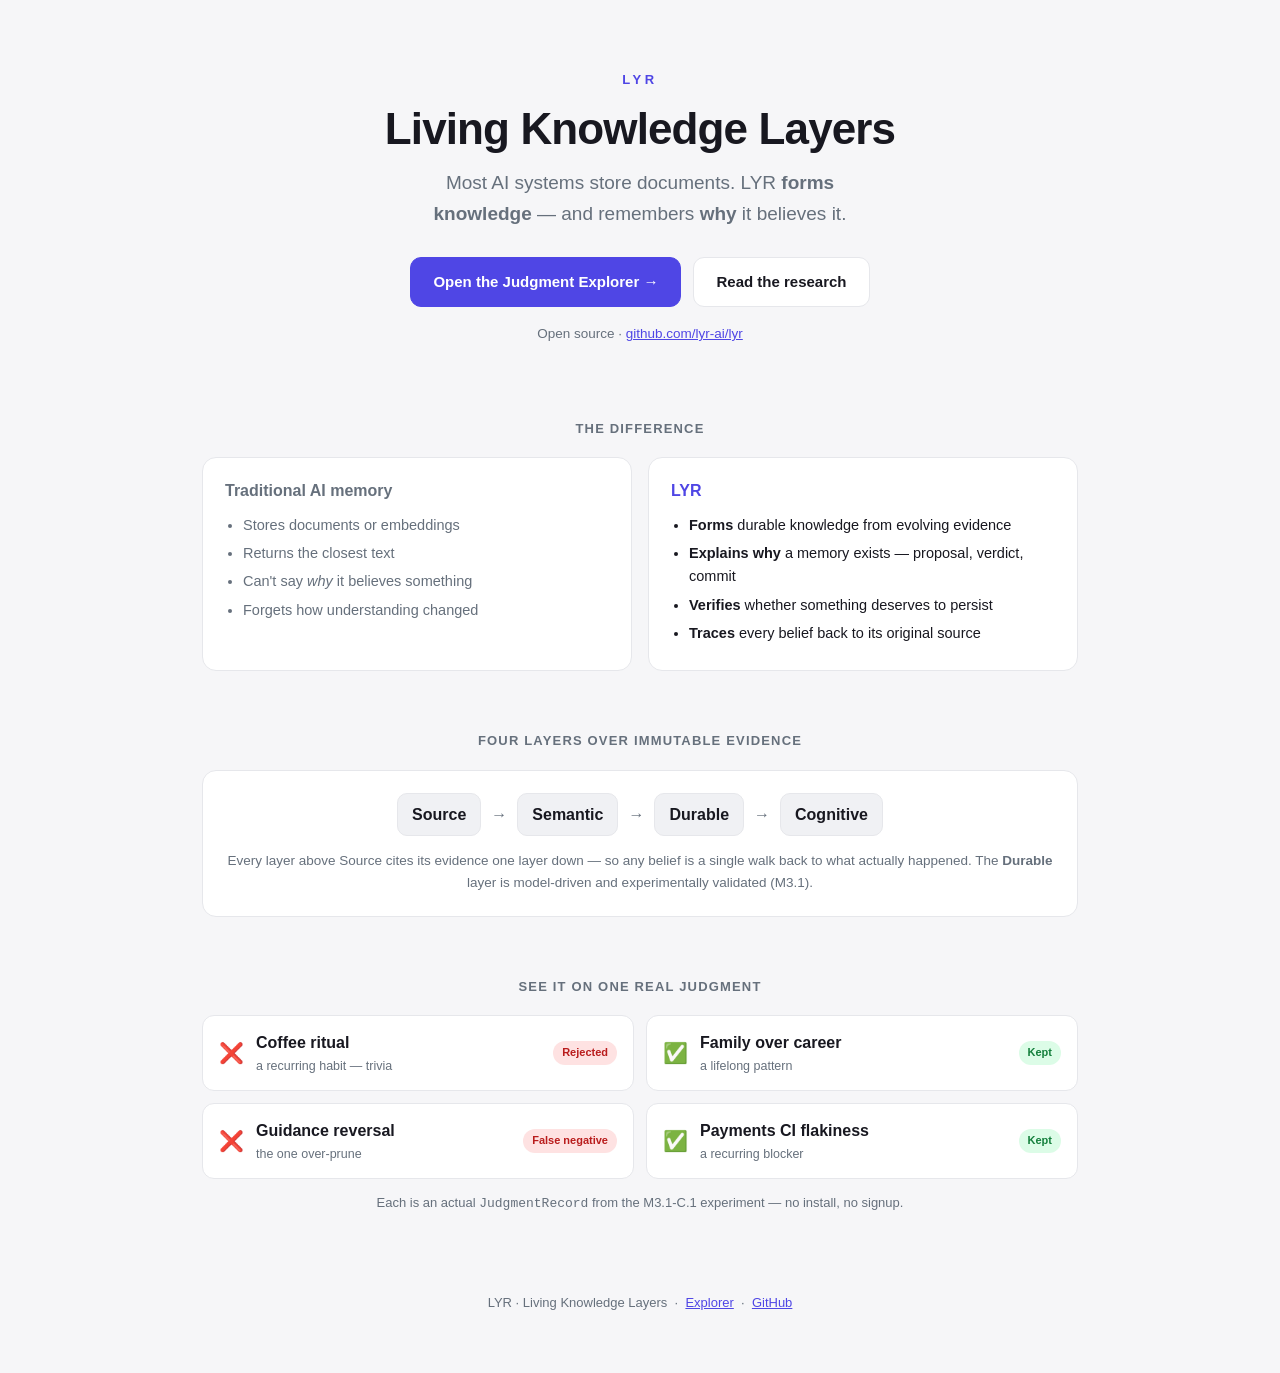
==== site/index.html @ 92e451e5 "feat(site): LYR official site v1 — landing + Explorer on GitHub Pages Promote the Explorer from a re" ====
<!doctype html>
<html lang="en">
<head>
<meta charset="utf-8">
<meta name="viewport" content="width=device-width, initial-scale=1">
<title>LYR — Living Knowledge Layers</title>
<meta name="description" content="LYR forms durable, model-driven long-term knowledge from evolving information — and preserves why it believes it, how it was verified, and how it traces back to source. Explore real judgments.">
<style>
  :root{
    --bg:#f6f6f8; --panel:#fff; --ink:#181820; --muted:#66707c; --line:#e6e7eb; --soft:#f0f1f4;
    --keep:#15803d; --keep-bg:#dcfce7; --reject:#b91c1c; --reject-bg:#fee2e2; --accent:#4f46e5; --accent-ink:#fff;
  }
  @media (prefers-color-scheme:dark){:root{
    --bg:#0c0d11; --panel:#15171f; --ink:#e9e9ef; --muted:#98a0ac; --line:#262933; --soft:#1c1f28;
    --keep:#4ade80; --keep-bg:#0f2f1c; --reject:#f87171; --reject-bg:#3a1414; --accent:#8b93ff; --accent-ink:#0c0d11; }}
  *{box-sizing:border-box}
  body{margin:0;background:var(--bg);color:var(--ink);
    font:16px/1.6 -apple-system,BlinkMacSystemFont,"Segoe UI",Roboto,Helvetica,Arial,sans-serif}
  .wrap{max-width:920px;margin:0 auto;padding:0 22px}
  a{color:var(--accent)}
  /* hero */
  .hero{text-align:center;padding:70px 0 44px}
  .brand{font-size:13px;letter-spacing:.28em;text-transform:uppercase;color:var(--accent);font-weight:800}
  h1{font-size:44px;line-height:1.08;margin:14px 0 0;letter-spacing:-.02em}
  .tag{font-size:19px;color:var(--muted);max-width:40ch;margin:16px auto 0}
  .cta{display:flex;gap:12px;justify-content:center;flex-wrap:wrap;margin-top:28px}
  .btn{display:inline-block;padding:12px 22px;border-radius:11px;font-weight:700;font-size:15px;text-decoration:none;border:1px solid var(--line)}
  .btn.primary{background:var(--accent);color:var(--accent-ink);border-color:var(--accent)}
  .btn.ghost{background:var(--panel);color:var(--ink)}
  .repo{margin-top:16px;font-size:13.5px;color:var(--muted)}
  /* contrast */
  section{padding:30px 0}
  h2{font-size:13px;text-transform:uppercase;letter-spacing:.09em;color:var(--muted);text-align:center;margin:0 0 18px}
  .cols{display:grid;grid-template-columns:1fr 1fr;gap:16px}
  @media (max-width:680px){.cols{grid-template-columns:1fr}h1{font-size:34px}}
  .card{background:var(--panel);border:1px solid var(--line);border-radius:14px;padding:20px 22px}
  .card h3{margin:0 0 10px;font-size:16px}
  .card.old h3{color:var(--muted)} .card.new h3{color:var(--accent)}
  .card ul{margin:0;padding-left:18px;color:var(--muted);font-size:14.5px} .card li{margin:5px 0}
  .card.new li{color:var(--ink)}
  /* layers */
  .layers{background:var(--panel);border:1px solid var(--line);border-radius:14px;padding:22px;text-align:center}
  .layers .row{display:flex;gap:10px;justify-content:center;align-items:center;flex-wrap:wrap;font-weight:700}
  .lyr{background:var(--soft);border:1px solid var(--line);border-radius:10px;padding:8px 14px}
  .layers .arw{color:var(--muted)}
  .layers p{color:var(--muted);font-size:13.5px;margin:14px 0 0}
  /* featured */
  .feat{display:grid;grid-template-columns:1fr 1fr;gap:12px}
  @media (max-width:680px){.feat{grid-template-columns:1fr}}
  .fj{display:flex;gap:12px;align-items:center;background:var(--panel);border:1px solid var(--line);
    border-radius:12px;padding:14px 16px;text-decoration:none;color:inherit}
  .fj:hover{border-color:var(--accent)}
  .fj .mk{font-size:20px}
  .fj .t{font-weight:700} .fj .s{font-size:12.5px;color:var(--muted)}
  .badge{margin-left:auto;font-size:11px;font-weight:800;padding:3px 9px;border-radius:20px}
  .badge.KEEP{color:var(--keep);background:var(--keep-bg)} .badge.REJECT{color:var(--reject);background:var(--reject-bg)}
  footer{text-align:center;color:var(--muted);font-size:13px;padding:36px 0 60px}
  .code{font-family:ui-monospace,Menlo,monospace}
</style>
</head>
<body>
<div class="wrap">

  <div class="hero">
    <div class="brand">LYR</div>
    <h1>Living Knowledge Layers</h1>
    <p class="tag">Most AI systems store documents. LYR <b>forms knowledge</b> — and remembers
       <b>why</b> it believes it.</p>
    <div class="cta">
      <a class="btn primary" href="explorer.html">Open the Judgment Explorer →</a>
      <a class="btn ghost" href="https://github.com/lyr-ai/lyr/blob/main/docs/M3.1-research-arc.md">Read the research</a>
    </div>
    <div class="repo">Open source · <a href="https://github.com/lyr-ai/lyr">github.com/lyr-ai/lyr</a></div>
  </div>

  <section>
    <h2>The difference</h2>
    <div class="cols">
      <div class="card old">
        <h3>Traditional AI memory</h3>
        <ul>
          <li>Stores documents or embeddings</li>
          <li>Returns the closest text</li>
          <li>Can't say <i>why</i> it believes something</li>
          <li>Forgets how understanding changed</li>
        </ul>
      </div>
      <div class="card new">
        <h3>LYR</h3>
        <ul>
          <li><b>Forms</b> durable knowledge from evolving evidence</li>
          <li><b>Explains why</b> a memory exists — proposal, verdict, commit</li>
          <li><b>Verifies</b> whether something deserves to persist</li>
          <li><b>Traces</b> every belief back to its original source</li>
        </ul>
      </div>
    </div>
  </section>

  <section>
    <h2>Four layers over immutable evidence</h2>
    <div class="layers">
      <div class="row">
        <span class="lyr">Source</span><span class="arw">→</span>
        <span class="lyr">Semantic</span><span class="arw">→</span>
        <span class="lyr">Durable</span><span class="arw">→</span>
        <span class="lyr">Cognitive</span>
      </div>
      <p>Every layer above Source cites its evidence one layer down — so any belief is a single
         walk back to what actually happened. The <b>Durable</b> layer is model-driven and
         experimentally validated (M3.1).</p>
    </div>
  </section>

  <section>
    <h2>See it on one real judgment</h2>
    <div class="feat" id="feat"></div>
    <p style="text-align:center;color:var(--muted);font-size:13px;margin-top:14px">
      Each is an actual <span class="code">JudgmentRecord</span> from the M3.1-C.1 experiment —
      no install, no signup.</p>
  </section>

  <footer>
    LYR · Living Knowledge Layers &nbsp;·&nbsp;
    <a href="explorer.html">Explorer</a> &nbsp;·&nbsp;
    <a href="https://github.com/lyr-ai/lyr">GitHub</a>
  </footer>

</div>

<script>
const FEATURED=[
  {slug:"coffee-ritual",     mk:"❌", t:"Coffee ritual",     s:"a recurring habit — trivia", v:"REJECT", note:"Rejected"},
  {slug:"family-over-career",mk:"✅", t:"Family over career",s:"a lifelong pattern",         v:"KEEP",   note:"Kept"},
  {slug:"guidance-reversal", mk:"❌", t:"Guidance reversal", s:"the one over-prune",          v:"REJECT", note:"False negative"},
  {slug:"payments-ci-flakiness",mk:"✅",t:"Payments CI flakiness",s:"a recurring blocker",     v:"KEEP",   note:"Kept"},
];
document.getElementById("feat").innerHTML = FEATURED.map(f=>
  `<a class="fj" href="explorer.html#${f.slug}">
     <span class="mk">${f.mk}</span>
     <span><div class="t">${f.t}</div><div class="s">${f.s}</div></span>
     <span class="badge ${f.v}">${f.note}</span>
   </a>`).join("");
</script>
</body>
</html>
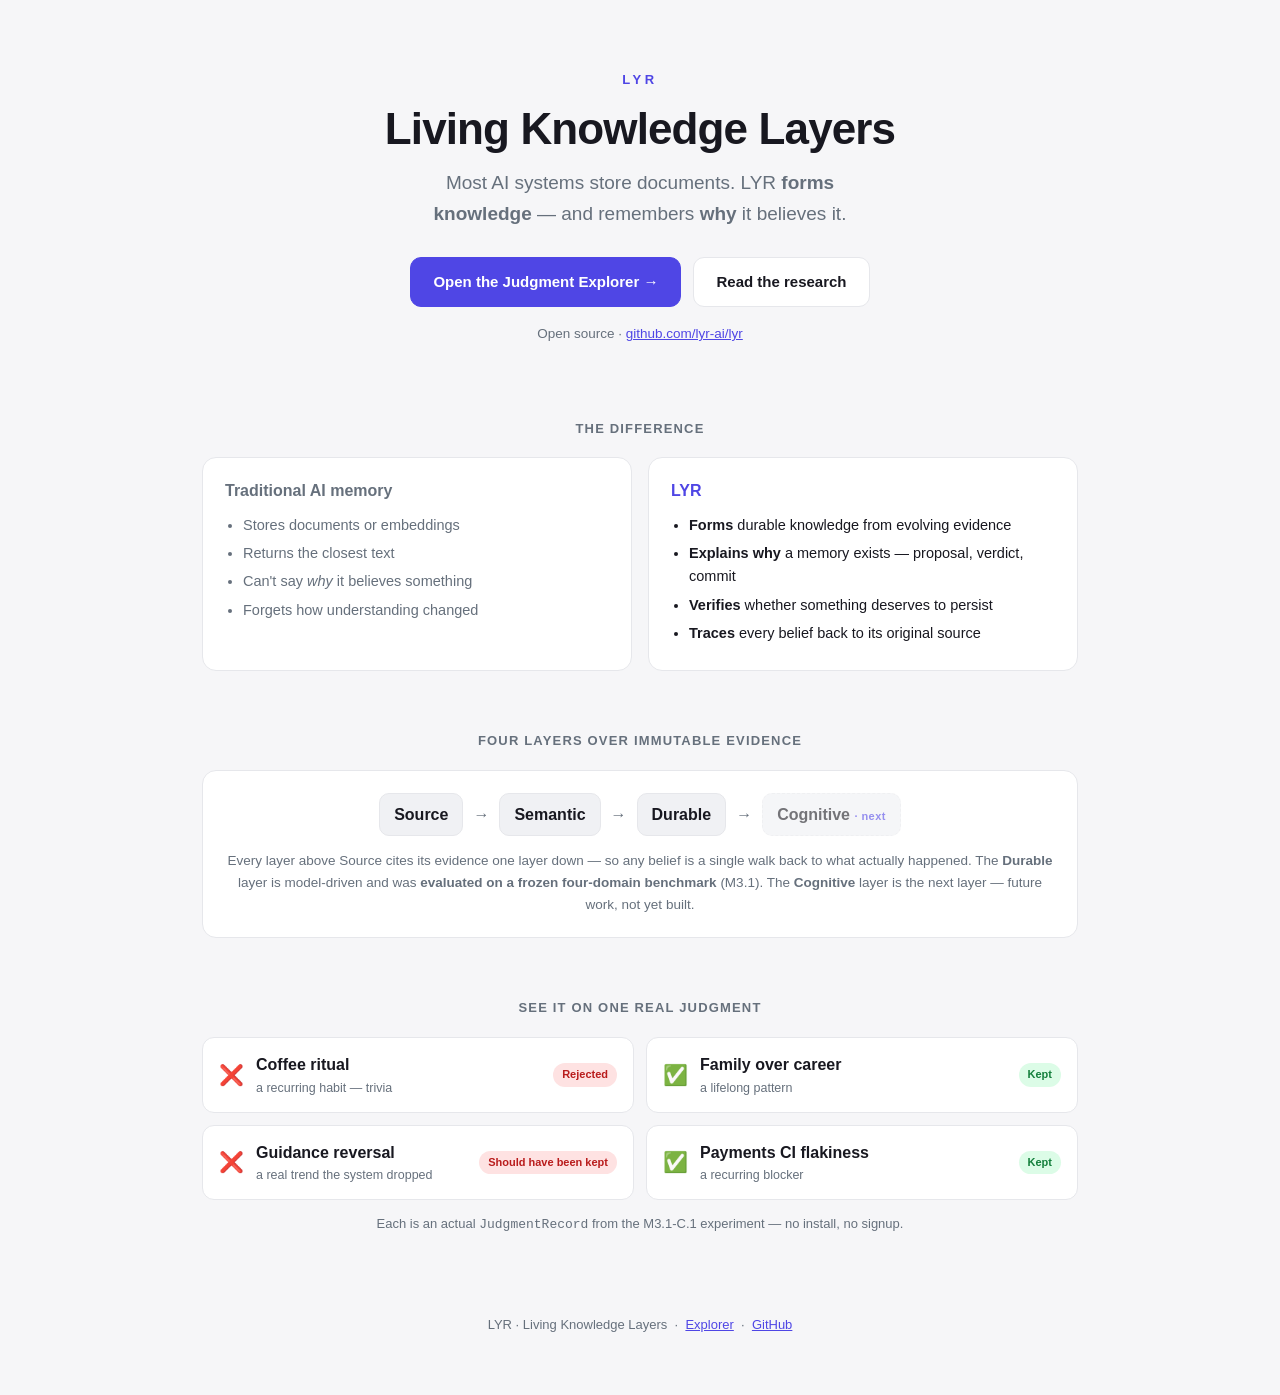
==== commit abad9e5b: "copy(site): pre-launch landing fixes Three precision/clarity fixes on the landing page: 1. Cognitive" ====
--- a/site/index.html
+++ b/site/index.html
@@ -42,6 +42,8 @@
   .layers{background:var(--panel);border:1px solid var(--line);border-radius:14px;padding:22px;text-align:center}
   .layers .row{display:flex;gap:10px;justify-content:center;align-items:center;flex-wrap:wrap;font-weight:700}
   .lyr{background:var(--soft);border:1px solid var(--line);border-radius:10px;padding:8px 14px}
+  .lyr.next{opacity:.6;border-style:dashed;font-weight:600}
+  .lyr.next em{font-style:normal;color:var(--accent);font-size:11px;letter-spacing:.04em}
   .layers .arw{color:var(--muted)}
   .layers p{color:var(--muted);font-size:13.5px;margin:14px 0 0}
   /* featured */
@@ -104,11 +106,12 @@
         <span class="lyr">Source</span><span class="arw">→</span>
         <span class="lyr">Semantic</span><span class="arw">→</span>
         <span class="lyr">Durable</span><span class="arw">→</span>
-        <span class="lyr">Cognitive</span>
+        <span class="lyr next">Cognitive <em>· next</em></span>
       </div>
       <p>Every layer above Source cites its evidence one layer down — so any belief is a single
-         walk back to what actually happened. The <b>Durable</b> layer is model-driven and
-         experimentally validated (M3.1).</p>
+         walk back to what actually happened. The <b>Durable</b> layer is model-driven and was
+         <b>evaluated on a frozen four-domain benchmark</b> (M3.1). The <b>Cognitive</b> layer is
+         the next layer — future work, not yet built.</p>
     </div>
   </section>
 
@@ -132,7 +135,7 @@
 const FEATURED=[
   {slug:"coffee-ritual",     mk:"❌", t:"Coffee ritual",     s:"a recurring habit — trivia", v:"REJECT", note:"Rejected"},
   {slug:"family-over-career",mk:"✅", t:"Family over career",s:"a lifelong pattern",         v:"KEEP",   note:"Kept"},
-  {slug:"guidance-reversal", mk:"❌", t:"Guidance reversal", s:"the one over-prune",          v:"REJECT", note:"False negative"},
+  {slug:"guidance-reversal", mk:"❌", t:"Guidance reversal", s:"a real trend the system dropped", v:"REJECT", note:"Should have been kept"},
   {slug:"payments-ci-flakiness",mk:"✅",t:"Payments CI flakiness",s:"a recurring blocker",     v:"KEEP",   note:"Kept"},
 ];
 document.getElementById("feat").innerHTML = FEATURED.map(f=>
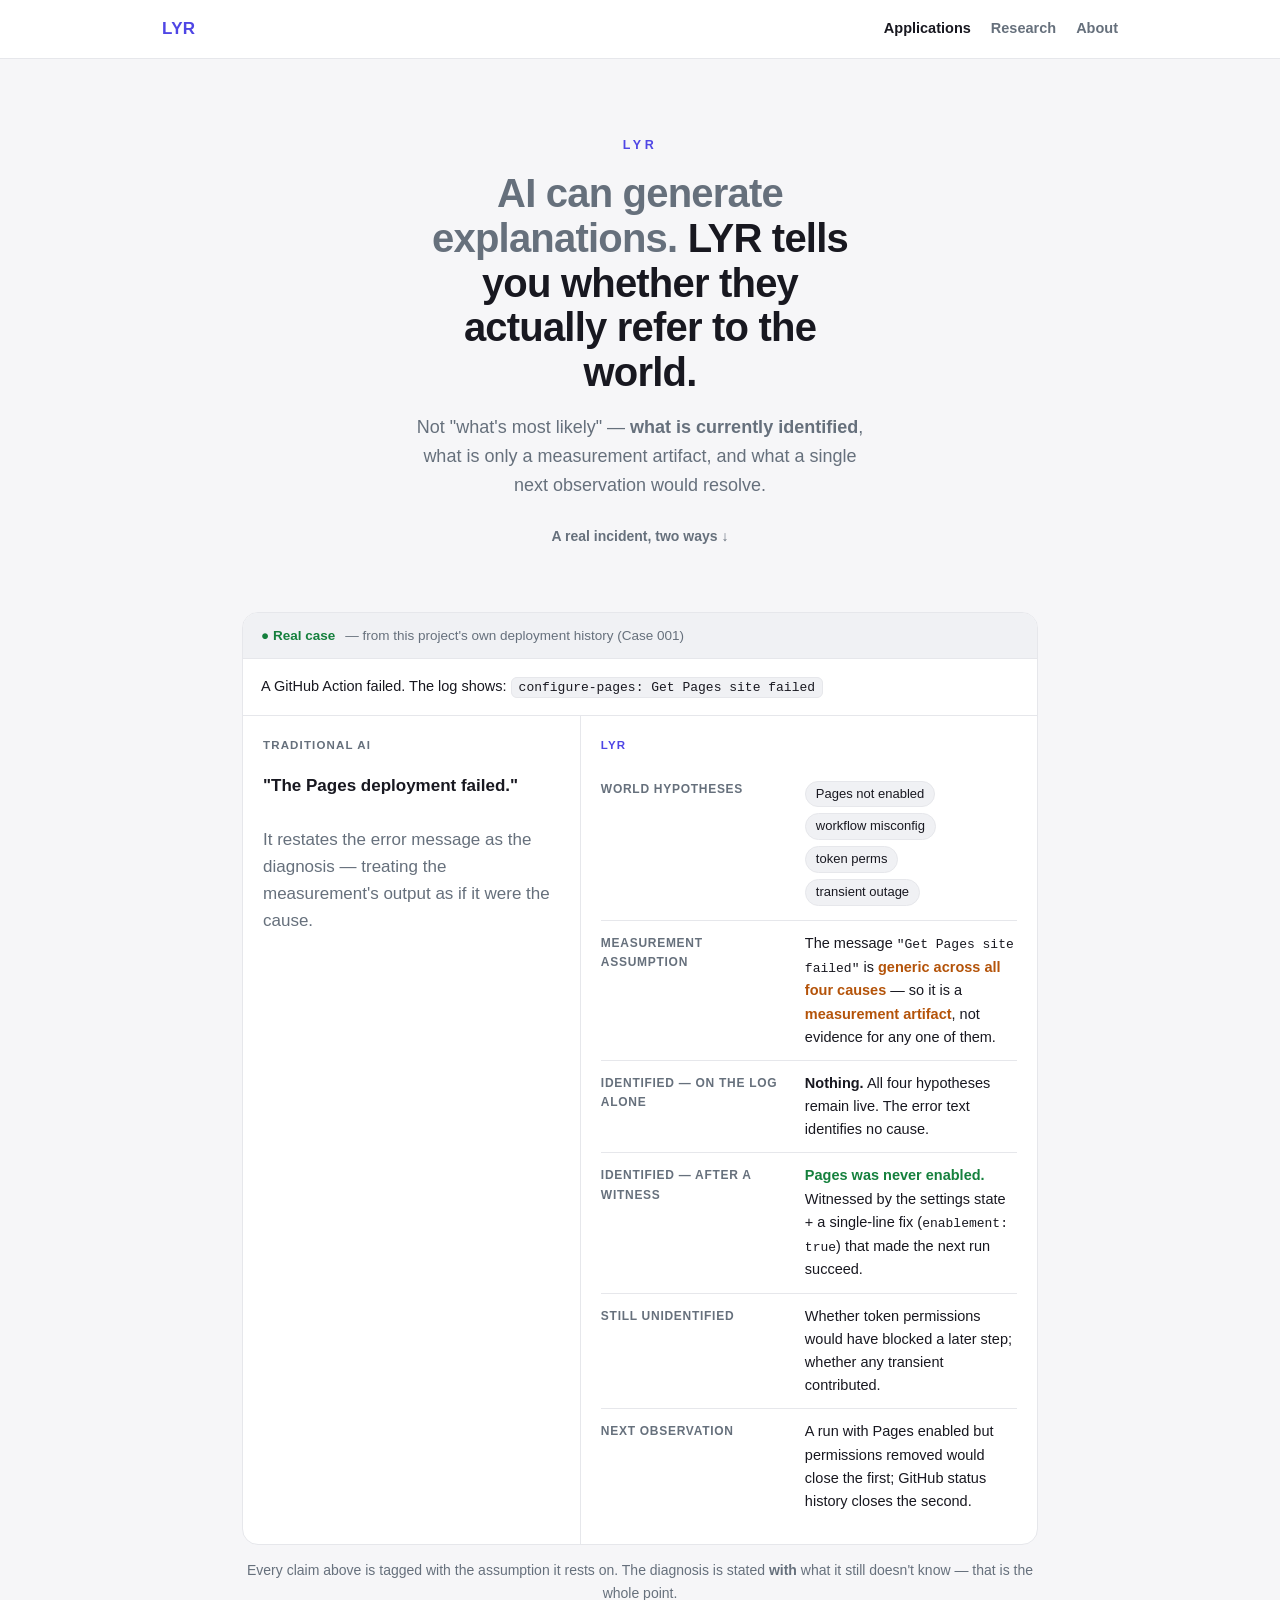
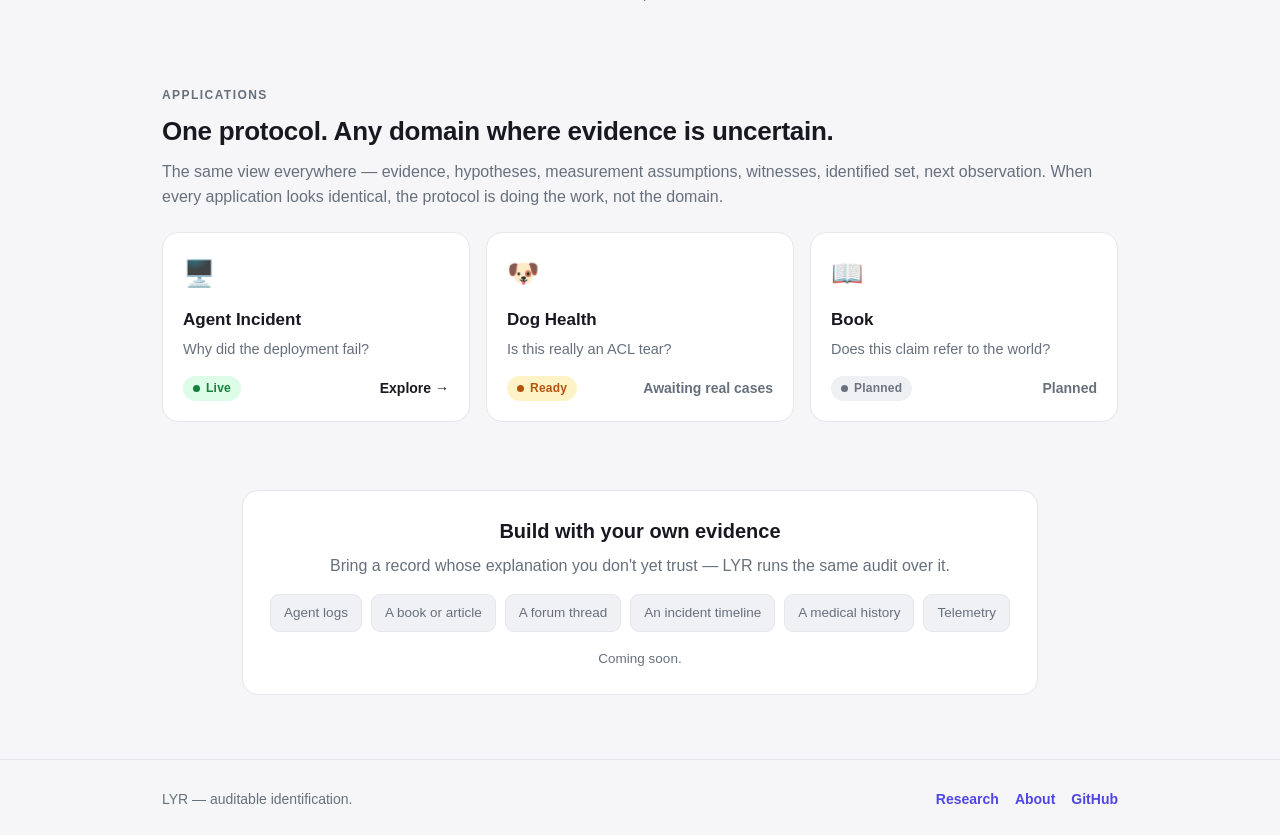
==== commit af35d821: "Rebuild site as an applications-first product site (real demos only) Replaces the durable-layer land" ====
--- a/site/index.html
+++ b/site/index.html
@@ -3,147 +3,101 @@
 <head>
 <meta charset="utf-8">
 <meta name="viewport" content="width=device-width, initial-scale=1">
-<title>LYR — Living Knowledge Layers</title>
-<meta name="description" content="LYR forms durable, model-driven long-term knowledge from evolving information — and preserves why it believes it, how it was verified, and how it traces back to source. Explore real judgments.">
-<style>
-  :root{
-    --bg:#f6f6f8; --panel:#fff; --ink:#181820; --muted:#66707c; --line:#e6e7eb; --soft:#f0f1f4;
-    --keep:#15803d; --keep-bg:#dcfce7; --reject:#b91c1c; --reject-bg:#fee2e2; --accent:#4f46e5; --accent-ink:#fff;
-  }
-  @media (prefers-color-scheme:dark){:root{
-    --bg:#0c0d11; --panel:#15171f; --ink:#e9e9ef; --muted:#98a0ac; --line:#262933; --soft:#1c1f28;
-    --keep:#4ade80; --keep-bg:#0f2f1c; --reject:#f87171; --reject-bg:#3a1414; --accent:#8b93ff; --accent-ink:#0c0d11; }}
-  *{box-sizing:border-box}
-  body{margin:0;background:var(--bg);color:var(--ink);
-    font:16px/1.6 -apple-system,BlinkMacSystemFont,"Segoe UI",Roboto,Helvetica,Arial,sans-serif}
-  .wrap{max-width:920px;margin:0 auto;padding:0 22px}
-  a{color:var(--accent)}
-  /* hero */
-  .hero{text-align:center;padding:70px 0 44px}
-  .brand{font-size:13px;letter-spacing:.28em;text-transform:uppercase;color:var(--accent);font-weight:800}
-  h1{font-size:44px;line-height:1.08;margin:14px 0 0;letter-spacing:-.02em}
-  .tag{font-size:19px;color:var(--muted);max-width:40ch;margin:16px auto 0}
-  .cta{display:flex;gap:12px;justify-content:center;flex-wrap:wrap;margin-top:28px}
-  .btn{display:inline-block;padding:12px 22px;border-radius:11px;font-weight:700;font-size:15px;text-decoration:none;border:1px solid var(--line)}
-  .btn.primary{background:var(--accent);color:var(--accent-ink);border-color:var(--accent)}
-  .btn.ghost{background:var(--panel);color:var(--ink)}
-  .repo{margin-top:16px;font-size:13.5px;color:var(--muted)}
-  /* contrast */
-  section{padding:30px 0}
-  h2{font-size:13px;text-transform:uppercase;letter-spacing:.09em;color:var(--muted);text-align:center;margin:0 0 18px}
-  .cols{display:grid;grid-template-columns:1fr 1fr;gap:16px}
-  @media (max-width:680px){.cols{grid-template-columns:1fr}h1{font-size:34px}}
-  .card{background:var(--panel);border:1px solid var(--line);border-radius:14px;padding:20px 22px}
-  .card h3{margin:0 0 10px;font-size:16px}
-  .card.old h3{color:var(--muted)} .card.new h3{color:var(--accent)}
-  .card ul{margin:0;padding-left:18px;color:var(--muted);font-size:14.5px} .card li{margin:5px 0}
-  .card.new li{color:var(--ink)}
-  /* layers */
-  .layers{background:var(--panel);border:1px solid var(--line);border-radius:14px;padding:22px;text-align:center}
-  .layers .row{display:flex;gap:10px;justify-content:center;align-items:center;flex-wrap:wrap;font-weight:700}
-  .lyr{background:var(--soft);border:1px solid var(--line);border-radius:10px;padding:8px 14px}
-  .lyr.next{opacity:.6;border-style:dashed;font-weight:600}
-  .lyr.next em{font-style:normal;color:var(--accent);font-size:11px;letter-spacing:.04em}
-  .layers .arw{color:var(--muted)}
-  .layers p{color:var(--muted);font-size:13.5px;margin:14px 0 0}
-  /* featured */
-  .feat{display:grid;grid-template-columns:1fr 1fr;gap:12px}
-  @media (max-width:680px){.feat{grid-template-columns:1fr}}
-  .fj{display:flex;gap:12px;align-items:center;background:var(--panel);border:1px solid var(--line);
-    border-radius:12px;padding:14px 16px;text-decoration:none;color:inherit}
-  .fj:hover{border-color:var(--accent)}
-  .fj .mk{font-size:20px}
-  .fj .t{font-weight:700} .fj .s{font-size:12.5px;color:var(--muted)}
-  .badge{margin-left:auto;font-size:11px;font-weight:800;padding:3px 9px;border-radius:20px}
-  .badge.KEEP{color:var(--keep);background:var(--keep-bg)} .badge.REJECT{color:var(--reject);background:var(--reject-bg)}
-  footer{text-align:center;color:var(--muted);font-size:13px;padding:36px 0 60px}
-  .code{font-family:ui-monospace,Menlo,monospace}
-</style>
+<title>LYR — Does the explanation refer to the world?</title>
+<meta name="description" content="AI can generate explanations. LYR tells you whether they actually refer to the world — by showing what is identified, what is only a measurement artifact, and what stays unknown.">
+<link rel="icon" href="data:image/svg+xml,<svg xmlns='http://www.w3.org/2000/svg' viewBox='0 0 100 100'><text y='.9em' font-size='90'>🔎</text></svg>">
+<link rel="stylesheet" href="product.css">
 </head>
 <body>
-<div class="wrap">
 
-  <div class="hero">
-    <div class="brand">LYR</div>
-    <h1>Living Knowledge Layers</h1>
-    <p class="tag">Most AI systems store documents. LYR <b>forms knowledge</b> — and remembers
-       <b>why</b> it believes it.</p>
-    <div class="cta">
-      <a class="btn primary" href="explorer.html">Open the Judgment Explorer →</a>
-      <a class="btn ghost" href="https://github.com/lyr-ai/lyr/blob/main/docs/M3.1-research-arc.md">Read the research</a>
-    </div>
-    <div class="repo">Open source · <a href="https://github.com/lyr-ai/lyr">github.com/lyr-ai/lyr</a></div>
-  </div>
+<nav class="top"><div class="wrap">
+  <a class="logo" href="index.html"><b>LYR</b></a>
+  <span class="sp"></span>
+  <a class="lnk on" href="#applications">Applications</a>
+  <a class="lnk" href="research.html">Research</a>
+  <a class="lnk" href="about.html">About</a>
+</div></nav>
 
-  <section>
-    <h2>The difference</h2>
-    <div class="cols">
-      <div class="card old">
-        <h3>Traditional AI memory</h3>
-        <ul>
-          <li>Stores documents or embeddings</li>
-          <li>Returns the closest text</li>
-          <li>Can't say <i>why</i> it believes something</li>
-          <li>Forgets how understanding changed</li>
-        </ul>
+<header class="hero"><div class="wrap narrow">
+  <div class="kicker">LYR</div>
+  <h1><span class="d">AI can generate explanations.</span> LYR tells you whether they actually refer to the world.</h1>
+  <p class="sub">Not "what's most likely" — <b>what is currently identified</b>, what is only a measurement artifact, and what a single next observation would resolve.</p>
+  <div class="scroll">A real incident, two ways ↓</div>
+</div></header>
+
+<!-- FLAGSHIP DEMO — a real case -->
+<section><div class="wrap narrow">
+  <div class="demoframe">
+    <div class="bar"><span class="tag">● Real case</span> — from this project's own deployment history (Case 001)</div>
+    <div class="inp">A GitHub Action failed. The log shows: <code>configure-pages: Get Pages site failed</code></div>
+    <div class="cols2">
+      <div class="colL">
+        <p class="coltag old">Traditional AI</p>
+        <p class="flat"><span class="q">"The Pages deployment failed."</span><br><br>It restates the error message as the diagnosis — treating the measurement's output as if it were the cause.</p>
       </div>
-      <div class="card new">
-        <h3>LYR</h3>
-        <ul>
-          <li><b>Forms</b> durable knowledge from evolving evidence</li>
-          <li><b>Explains why</b> a memory exists — proposal, verdict, commit</li>
-          <li><b>Verifies</b> whether something deserves to persist</li>
-          <li><b>Traces</b> every belief back to its original source</li>
-        </ul>
+      <div class="colR">
+        <p class="coltag new">LYR</p>
+        <div class="row"><div class="rl">World hypotheses</div><div class="rv">
+          <span class="h">Pages not enabled</span><span class="h">workflow misconfig</span><span class="h">token perms</span><span class="h">transient outage</span>
+        </div></div>
+        <div class="row"><div class="rl">Measurement assumption</div><div class="rv">The message <span class="mono">"Get Pages site failed"</span> is <span class="art">generic across all four causes</span> — so it is a <span class="art">measurement artifact</span>, not evidence for any one of them.</div></div>
+        <div class="row"><div class="rl">Identified — on the log alone</div><div class="rv"><b>Nothing.</b> All four hypotheses remain live. The error text identifies no cause.</div></div>
+        <div class="row"><div class="rl">Identified — after a witness</div><div class="rv"><span class="ided">Pages was never enabled.</span> Witnessed by the settings state + a single-line fix (<span class="mono">enablement: true</span>) that made the next run succeed.</div></div>
+        <div class="row"><div class="rl">Still unidentified</div><div class="rv">Whether token permissions would have blocked a later step; whether any transient contributed.</div></div>
+        <div class="row"><div class="rl">Next observation</div><div class="rv">A run with Pages enabled but permissions removed would close the first; GitHub status history closes the second.</div></div>
       </div>
     </div>
-  </section>
+  </div>
+  <p class="muted" style="text-align:center;margin-top:14px;font-size:14px">Every claim above is tagged with the assumption it rests on. The diagnosis is stated <b>with</b> what it still doesn't know — that is the whole point.</p>
+</div></section>
 
-  <section>
-    <h2>Four layers over immutable evidence</h2>
-    <div class="layers">
-      <div class="row">
-        <span class="lyr">Source</span><span class="arw">→</span>
-        <span class="lyr">Semantic</span><span class="arw">→</span>
-        <span class="lyr">Durable</span><span class="arw">→</span>
-        <span class="lyr next">Cognitive <em>· next</em></span>
-      </div>
-      <p>Every layer above Source cites its evidence one layer down — so any belief is a single
-         walk back to what actually happened. The <b>Durable</b> layer is model-driven and was
-         <b>evaluated on a frozen four-domain benchmark</b> (M3.1). The <b>Cognitive</b> layer is
-         the next layer — future work, not yet built.</p>
+<!-- APPLICATIONS -->
+<section id="applications"><div class="wrap">
+  <p class="eyebrow">Applications</p>
+  <h2 class="sechead">One protocol. Any domain where evidence is uncertain.</h2>
+  <p class="secnote">The same view everywhere — evidence, hypotheses, measurement assumptions, witnesses, identified set, next observation. When every application looks identical, the protocol is doing the work, not the domain.</p>
+  <div class="apps">
+    <a class="appcard" href="app-agent-root-cause.html" style="color:inherit">
+      <div class="ico">🖥️</div>
+      <h3>Agent Incident</h3>
+      <div class="q">Why did the deployment fail?</div>
+      <div class="foot"><span class="pill live"><span class="dot"></span>Live</span><span class="explore">Explore →</span></div>
+    </a>
+    <a class="appcard" href="app-pet-health.html" style="color:inherit">
+      <div class="ico">🐶</div>
+      <h3>Dog Health</h3>
+      <div class="q">Is this really an ACL tear?</div>
+      <div class="foot"><span class="pill ready"><span class="dot"></span>Ready</span><span class="explore off">Awaiting real cases</span></div>
+    </a>
+    <div class="appcard">
+      <div class="ico">📖</div>
+      <h3>Book</h3>
+      <div class="q">Does this claim refer to the world?</div>
+      <div class="foot"><span class="pill planned"><span class="dot"></span>Planned</span><span class="explore off">Planned</span></div>
     </div>
-  </section>
+  </div>
+</div></section>
 
-  <section>
-    <h2>See it on one real judgment</h2>
-    <div class="feat" id="feat"></div>
-    <p style="text-align:center;color:var(--muted);font-size:13px;margin-top:14px">
-      Each is an actual <span class="code">JudgmentRecord</span> from the M3.1-C.1 experiment —
-      no install, no signup.</p>
-  </section>
+<!-- BRING YOUR OWN -->
+<section><div class="wrap narrow">
+  <div class="byo">
+    <h3>Build with your own evidence</h3>
+    <p>Bring a record whose explanation you don't yet trust — LYR runs the same audit over it.</p>
+    <div class="chips">
+      <span class="chip">Agent logs</span><span class="chip">A book or article</span><span class="chip">A forum thread</span>
+      <span class="chip">An incident timeline</span><span class="chip">A medical history</span><span class="chip">Telemetry</span>
+    </div>
+    <p class="muted" style="margin:16px 0 0;font-size:13.5px">Coming soon.</p>
+  </div>
+</div></section>
 
-  <footer>
-    LYR · Living Knowledge Layers &nbsp;·&nbsp;
-    <a href="explorer.html">Explorer</a> &nbsp;·&nbsp;
-    <a href="https://github.com/lyr-ai/lyr">GitHub</a>
-  </footer>
+<footer><div class="wrap">
+  <span>LYR — auditable identification.</span>
+  <span class="sp"></span>
+  <a href="research.html">Research</a>
+  <a href="about.html">About</a>
+  <a href="https://github.com/lyr-ai/lyr">GitHub</a>
+</div></footer>
 
-</div>
-
-<script>
-const FEATURED=[
-  {slug:"coffee-ritual",     mk:"❌", t:"Coffee ritual",     s:"a recurring habit — trivia", v:"REJECT", note:"Rejected"},
-  {slug:"family-over-career",mk:"✅", t:"Family over career",s:"a lifelong pattern",         v:"KEEP",   note:"Kept"},
-  {slug:"guidance-reversal", mk:"❌", t:"Guidance reversal", s:"a real trend the system dropped", v:"REJECT", note:"Should have been kept"},
-  {slug:"payments-ci-flakiness",mk:"✅",t:"Payments CI flakiness",s:"a recurring blocker",     v:"KEEP",   note:"Kept"},
-];
-document.getElementById("feat").innerHTML = FEATURED.map(f=>
-  `<a class="fj" href="explorer.html#${f.slug}">
-     <span class="mk">${f.mk}</span>
-     <span><div class="t">${f.t}</div><div class="s">${f.s}</div></span>
-     <span class="badge ${f.v}">${f.note}</span>
-   </a>`).join("");
-</script>
 </body>
 </html>
--- a/site/product.css
+++ b/site/product.css
@@ -0,0 +1,114 @@
+:root{
+  --bg:#f6f6f8; --panel:#fff; --ink:#181820; --muted:#66707c; --line:#e6e7eb; --soft:#f0f1f4;
+  --accent:#4f46e5; --accent-ink:#fff;
+  --live:#15803d; --live-bg:#dcfce7; --ready:#b45309; --ready-bg:#fef3c7; --planned:#6b7280; --planned-bg:#eef0f3;
+  --good:#15803d; --warn:#b45309;
+}
+@media (prefers-color-scheme:dark){:root{
+  --bg:#0c0d11; --panel:#15171f; --ink:#e9e9ef; --muted:#98a0ac; --line:#262933; --soft:#1c1f28;
+  --accent:#8b93ff; --accent-ink:#0c0d11;
+  --live:#4ade80; --live-bg:#0f2f1c; --ready:#fbbf24; --ready-bg:#3a2c0a; --planned:#9ca3af; --planned-bg:#20232c;
+}}
+*{box-sizing:border-box}
+html{scroll-behavior:smooth}
+body{margin:0;background:var(--bg);color:var(--ink);
+  font:16px/1.6 -apple-system,BlinkMacSystemFont,"Segoe UI",Roboto,Helvetica,Arial,sans-serif}
+a{color:var(--accent);text-decoration:none}
+a:hover{text-decoration:underline}
+.wrap{max-width:1000px;margin:0 auto;padding:0 22px}
+.narrow{max-width:840px}
+
+/* nav */
+nav.top{position:sticky;top:0;z-index:20;background:var(--panel);border-bottom:1px solid var(--line)}
+nav.top .wrap{display:flex;align-items:center;gap:20px;height:58px}
+.logo{font-weight:800;letter-spacing:.02em;color:var(--ink);font-size:17px}
+.logo b{color:var(--accent)}
+nav.top .sp{flex:1}
+nav.top a.lnk{color:var(--muted);font-weight:600;font-size:14.5px}
+nav.top a.lnk:hover{color:var(--ink);text-decoration:none}
+nav.top a.lnk.on{color:var(--ink)}
+
+/* hero */
+.hero{text-align:center;padding:76px 0 30px}
+.kicker{font-size:12.5px;letter-spacing:.28em;text-transform:uppercase;color:var(--accent);font-weight:800}
+.hero h1{font-size:40px;line-height:1.12;margin:16px auto 0;max-width:20ch;letter-spacing:-.02em}
+.hero h1 .d{color:var(--muted);font-weight:800}
+.hero .sub{color:var(--muted);font-size:18px;margin:18px auto 0;max-width:46ch}
+.hero .scroll{margin-top:26px;font-size:14px;color:var(--muted);font-weight:600}
+
+/* section shells */
+section{padding:34px 0}
+.eyebrow{font-size:12px;text-transform:uppercase;letter-spacing:.12em;color:var(--muted);font-weight:700;margin:0 0 6px}
+.sechead{font-size:26px;letter-spacing:-.01em;margin:0 0 6px}
+.secnote{color:var(--muted);margin:0 0 22px}
+
+/* real-case demo */
+.demoframe{background:var(--panel);border:1px solid var(--line);border-radius:16px;overflow:hidden}
+.demoframe .bar{display:flex;align-items:center;gap:10px;padding:12px 18px;border-bottom:1px solid var(--line);background:var(--soft);font-size:13.5px;color:var(--muted)}
+.demoframe .bar .tag{font-weight:700;color:var(--good)}
+.demoframe .inp{padding:16px 18px;border-bottom:1px solid var(--line);font-size:14.5px}
+.demoframe .inp code{background:var(--soft);border:1px solid var(--line);border-radius:6px;padding:2px 7px;font-size:13px}
+.cols2{display:grid;grid-template-columns:1fr 1.35fr}
+@media (max-width:760px){.cols2{grid-template-columns:1fr}}
+.colL{padding:20px 20px;border-right:1px solid var(--line)}
+.colR{padding:20px 20px}
+@media (max-width:760px){.colL{border-right:0;border-bottom:1px solid var(--line)}}
+.coltag{font-size:11.5px;text-transform:uppercase;letter-spacing:.1em;font-weight:800;margin:0 0 12px}
+.coltag.old{color:var(--muted)} .coltag.new{color:var(--accent)}
+.flat{font-size:17px;color:var(--muted)}
+.flat .q{color:var(--ink);font-weight:600}
+
+/* protocol readout rows */
+.row{display:grid;grid-template-columns:190px 1fr;gap:14px;padding:11px 0;border-top:1px solid var(--line)}
+.row:first-of-type{border-top:0}
+@media (max-width:520px){.row{grid-template-columns:1fr;gap:3px}}
+.row .rl{font-size:12px;text-transform:uppercase;letter-spacing:.06em;color:var(--muted);font-weight:700;padding-top:2px}
+.row .rv{font-size:14.5px}
+.row .rv .h{display:inline-block;background:var(--soft);border:1px solid var(--line);border-radius:20px;padding:2px 10px;margin:3px 5px 3px 0;font-size:13px}
+.row .rv .art{color:var(--warn);font-weight:600}
+.row .rv .ided{color:var(--good);font-weight:700}
+.mono{font-family:ui-monospace,SFMono-Regular,Menlo,Consolas,monospace;font-size:13px}
+
+/* application cards */
+.apps{display:grid;grid-template-columns:repeat(3,1fr);gap:16px}
+@media (max-width:760px){.apps{grid-template-columns:1fr}}
+.appcard{display:flex;flex-direction:column;background:var(--panel);border:1px solid var(--line);border-radius:16px;padding:20px 20px;min-height:190px}
+.appcard .ico{font-size:26px}
+.appcard h3{margin:12px 0 4px;font-size:17px}
+.appcard .q{color:var(--muted);font-size:14.5px;flex:1}
+.appcard .foot{display:flex;align-items:center;justify-content:space-between;margin-top:14px}
+.pill{display:inline-flex;align-items:center;gap:6px;font-size:12px;font-weight:800;letter-spacing:.02em;padding:3px 10px;border-radius:20px}
+.pill.live{color:var(--live);background:var(--live-bg)} .pill.ready{color:var(--ready);background:var(--ready-bg)} .pill.planned{color:var(--planned);background:var(--planned-bg)}
+.pill .dot{width:7px;height:7px;border-radius:50%;background:currentColor;display:inline-block}
+.explore{font-weight:700;font-size:14px}
+.explore.off{color:var(--muted);font-weight:600}
+
+/* bring your own */
+.byo{background:var(--panel);border:1px solid var(--line);border-radius:16px;padding:24px 24px;text-align:center}
+.byo h3{margin:0 0 6px;font-size:20px}
+.byo p{color:var(--muted);margin:0 0 16px}
+.chips{display:flex;flex-wrap:wrap;gap:9px;justify-content:center}
+.chip{font-size:13.5px;color:var(--muted);background:var(--soft);border:1px solid var(--line);border-radius:9px;padding:7px 13px}
+
+/* generic blocks used on inner pages */
+.panel{background:var(--panel);border:1px solid var(--line);border-radius:14px;padding:20px 22px;margin:14px 0}
+.panel h3{margin:0 0 10px;font-size:15px}
+.tl{list-style:none;margin:0;padding:0}
+.tl li{position:relative;padding:0 0 16px 22px;border-left:2px solid var(--line);margin-left:5px}
+.tl li:last-child{border-left-color:transparent}
+.tl li::before{content:"";position:absolute;left:-7px;top:3px;width:12px;height:12px;border-radius:50%;background:var(--accent)}
+.tl .t{font-weight:700;font-size:14px}
+.tl .m{color:var(--muted);font-size:13.5px}
+table.w{width:100%;border-collapse:collapse;font-size:13.5px;margin:6px 0}
+table.w th,table.w td{text-align:left;padding:8px 10px;border-bottom:1px solid var(--line);vertical-align:top}
+table.w th{color:var(--muted);font-weight:700;font-size:12px;text-transform:uppercase;letter-spacing:.05em}
+.muted{color:var(--muted)}
+.callout{border-left:3px solid var(--accent);background:var(--soft);border-radius:0 10px 10px 0;padding:12px 16px;margin:14px 0;font-size:14.5px}
+.empty{color:var(--muted);font-style:italic}
+
+/* footer */
+footer{border-top:1px solid var(--line);margin-top:30px;padding:28px 0;color:var(--muted);font-size:14px}
+footer .wrap{display:flex;flex-wrap:wrap;gap:16px;align-items:center}
+footer .sp{flex:1}
+footer a{font-weight:600}
+.backlink{display:inline-block;margin:22px 0 0;font-weight:600}
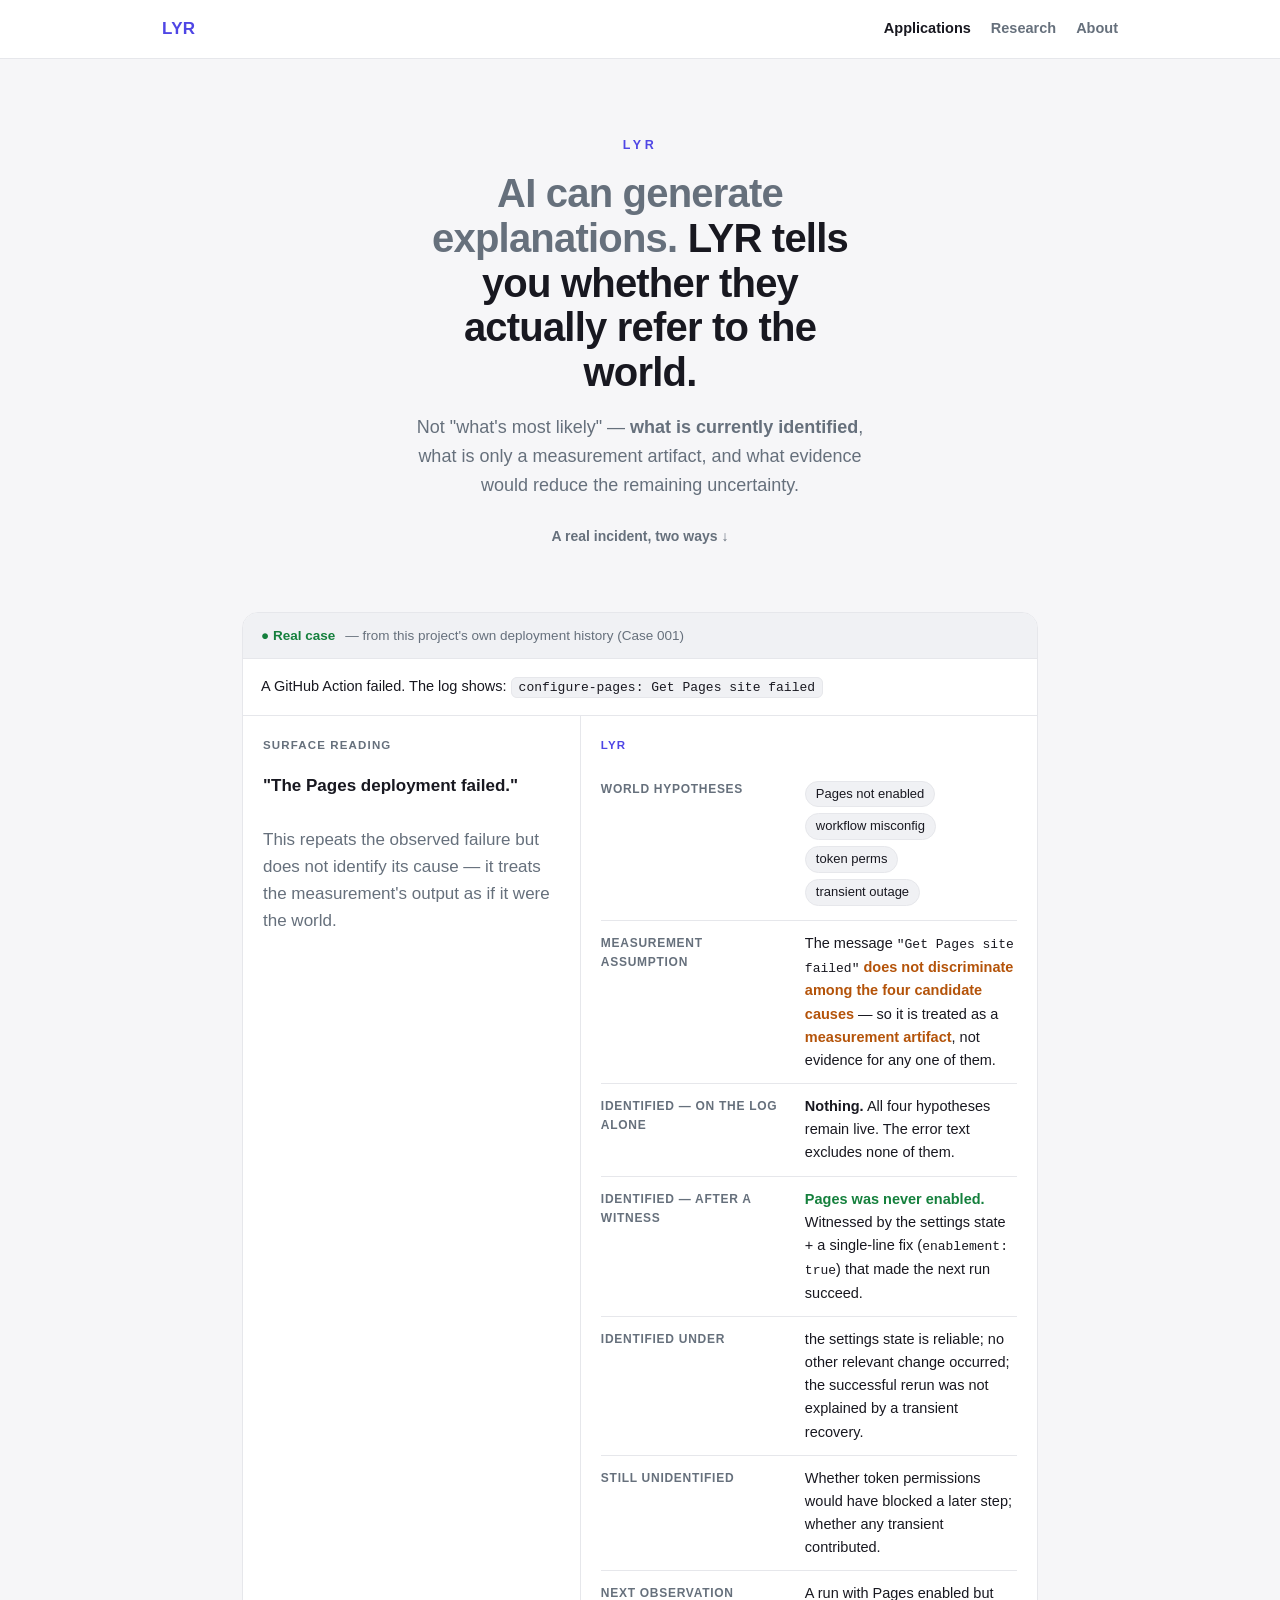
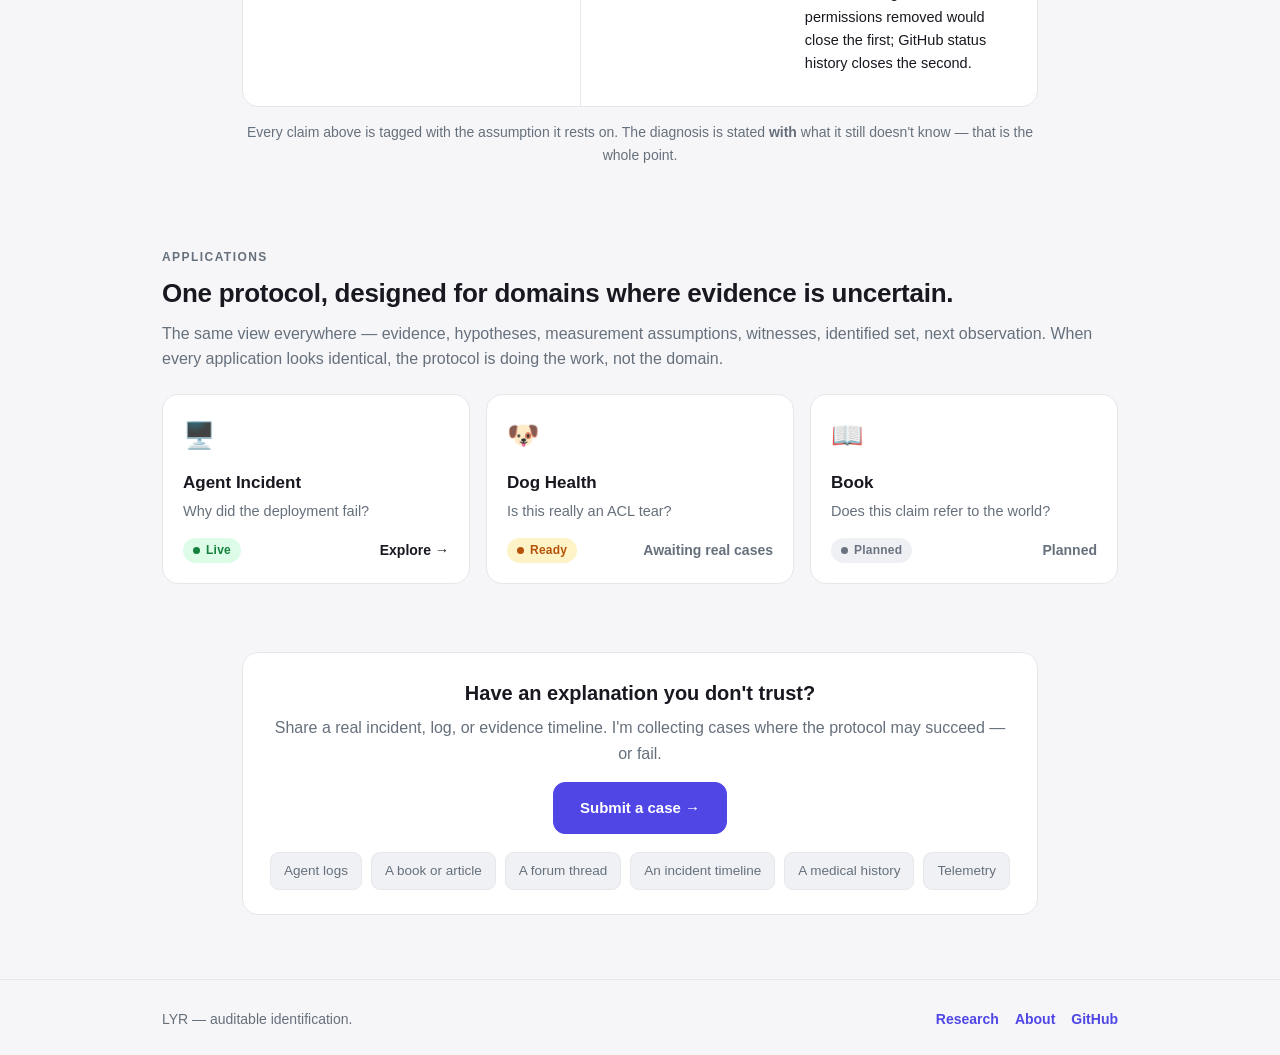
==== commit f7f6ff35: "Site v1.1: fair comparison, witnessed claims, visible assumptions, real CTA Review-driven copy fixes" ====
--- a/site/index.html
+++ b/site/index.html
@@ -5,6 +5,11 @@
 <meta name="viewport" content="width=device-width, initial-scale=1">
 <title>LYR — Does the explanation refer to the world?</title>
 <meta name="description" content="AI can generate explanations. LYR tells you whether they actually refer to the world — by showing what is identified, what is only a measurement artifact, and what stays unknown.">
+<meta property="og:title" content="LYR — Does the explanation refer to the world?">
+<meta property="og:description" content="An auditable way to separate evidence, measurement artifacts, assumptions, and what remains unidentified.">
+<meta property="og:type" content="website">
+<meta property="og:url" content="https://lyr-ai.github.io/lyr/">
+<meta name="twitter:card" content="summary">
 <link rel="icon" href="data:image/svg+xml,<svg xmlns='http://www.w3.org/2000/svg' viewBox='0 0 100 100'><text y='.9em' font-size='90'>🔎</text></svg>">
 <link rel="stylesheet" href="product.css">
 </head>
@@ -21,7 +26,7 @@
 <header class="hero"><div class="wrap narrow">
   <div class="kicker">LYR</div>
   <h1><span class="d">AI can generate explanations.</span> LYR tells you whether they actually refer to the world.</h1>
-  <p class="sub">Not "what's most likely" — <b>what is currently identified</b>, what is only a measurement artifact, and what a single next observation would resolve.</p>
+  <p class="sub">Not "what's most likely" — <b>what is currently identified</b>, what is only a measurement artifact, and what evidence would reduce the remaining uncertainty.</p>
   <div class="scroll">A real incident, two ways ↓</div>
 </div></header>
 
@@ -32,17 +37,18 @@
     <div class="inp">A GitHub Action failed. The log shows: <code>configure-pages: Get Pages site failed</code></div>
     <div class="cols2">
       <div class="colL">
-        <p class="coltag old">Traditional AI</p>
-        <p class="flat"><span class="q">"The Pages deployment failed."</span><br><br>It restates the error message as the diagnosis — treating the measurement's output as if it were the cause.</p>
+        <p class="coltag old">Surface reading</p>
+        <p class="flat"><span class="q">"The Pages deployment failed."</span><br><br>This repeats the observed failure but does not identify its cause — it treats the measurement's output as if it were the world.</p>
       </div>
       <div class="colR">
         <p class="coltag new">LYR</p>
         <div class="row"><div class="rl">World hypotheses</div><div class="rv">
           <span class="h">Pages not enabled</span><span class="h">workflow misconfig</span><span class="h">token perms</span><span class="h">transient outage</span>
         </div></div>
-        <div class="row"><div class="rl">Measurement assumption</div><div class="rv">The message <span class="mono">"Get Pages site failed"</span> is <span class="art">generic across all four causes</span> — so it is a <span class="art">measurement artifact</span>, not evidence for any one of them.</div></div>
-        <div class="row"><div class="rl">Identified — on the log alone</div><div class="rv"><b>Nothing.</b> All four hypotheses remain live. The error text identifies no cause.</div></div>
+        <div class="row"><div class="rl">Measurement assumption</div><div class="rv">The message <span class="mono">"Get Pages site failed"</span> <span class="art">does not discriminate among the four candidate causes</span> — so it is treated as a <span class="art">measurement artifact</span>, not evidence for any one of them.</div></div>
+        <div class="row"><div class="rl">Identified — on the log alone</div><div class="rv"><b>Nothing.</b> All four hypotheses remain live. The error text excludes none of them.</div></div>
         <div class="row"><div class="rl">Identified — after a witness</div><div class="rv"><span class="ided">Pages was never enabled.</span> Witnessed by the settings state + a single-line fix (<span class="mono">enablement: true</span>) that made the next run succeed.</div></div>
+        <div class="row"><div class="rl">Identified under</div><div class="rv">the settings state is reliable; no other relevant change occurred; the successful rerun was not explained by a transient recovery.</div></div>
         <div class="row"><div class="rl">Still unidentified</div><div class="rv">Whether token permissions would have blocked a later step; whether any transient contributed.</div></div>
         <div class="row"><div class="rl">Next observation</div><div class="rv">A run with Pages enabled but permissions removed would close the first; GitHub status history closes the second.</div></div>
       </div>
@@ -54,7 +60,7 @@
 <!-- APPLICATIONS -->
 <section id="applications"><div class="wrap">
   <p class="eyebrow">Applications</p>
-  <h2 class="sechead">One protocol. Any domain where evidence is uncertain.</h2>
+  <h2 class="sechead">One protocol, designed for domains where evidence is uncertain.</h2>
   <p class="secnote">The same view everywhere — evidence, hypotheses, measurement assumptions, witnesses, identified set, next observation. When every application looks identical, the protocol is doing the work, not the domain.</p>
   <div class="apps">
     <a class="appcard" href="app-agent-root-cause.html" style="color:inherit">
@@ -78,16 +84,16 @@
   </div>
 </div></section>
 
-<!-- BRING YOUR OWN -->
+<!-- CTA -->
 <section><div class="wrap narrow">
   <div class="byo">
-    <h3>Build with your own evidence</h3>
-    <p>Bring a record whose explanation you don't yet trust — LYR runs the same audit over it.</p>
-    <div class="chips">
+    <h3>Have an explanation you don't trust?</h3>
+    <p>Share a real incident, log, or evidence timeline. I'm collecting cases where the protocol may succeed — or fail.</p>
+    <a class="btn primary" href="https://github.com/lyr-ai/lyr/issues/new?template=submit-a-case.yml">Submit a case →</a>
+    <div class="chips" style="margin-top:18px">
       <span class="chip">Agent logs</span><span class="chip">A book or article</span><span class="chip">A forum thread</span>
       <span class="chip">An incident timeline</span><span class="chip">A medical history</span><span class="chip">Telemetry</span>
     </div>
-    <p class="muted" style="margin:16px 0 0;font-size:13.5px">Coming soon.</p>
   </div>
 </div></section>
 
--- a/site/product.css
+++ b/site/product.css
@@ -112,3 +112,13 @@
 footer .sp{flex:1}
 footer a{font-weight:600}
 .backlink{display:inline-block;margin:22px 0 0;font-weight:600}
+
+/* buttons */
+.btn{display:inline-block;padding:13px 26px;border-radius:12px;font-weight:800;font-size:15px;text-decoration:none;border:1px solid var(--line);background:var(--panel);color:var(--ink)}
+.btn.primary{background:var(--accent);color:var(--accent-ink);border-color:var(--accent)}
+.btn:hover{text-decoration:none;opacity:.92}
+
+/* mobile: let the witness table scroll instead of overflowing the page */
+@media (max-width:560px){
+  table.w{display:block;overflow-x:auto;white-space:nowrap}
+}
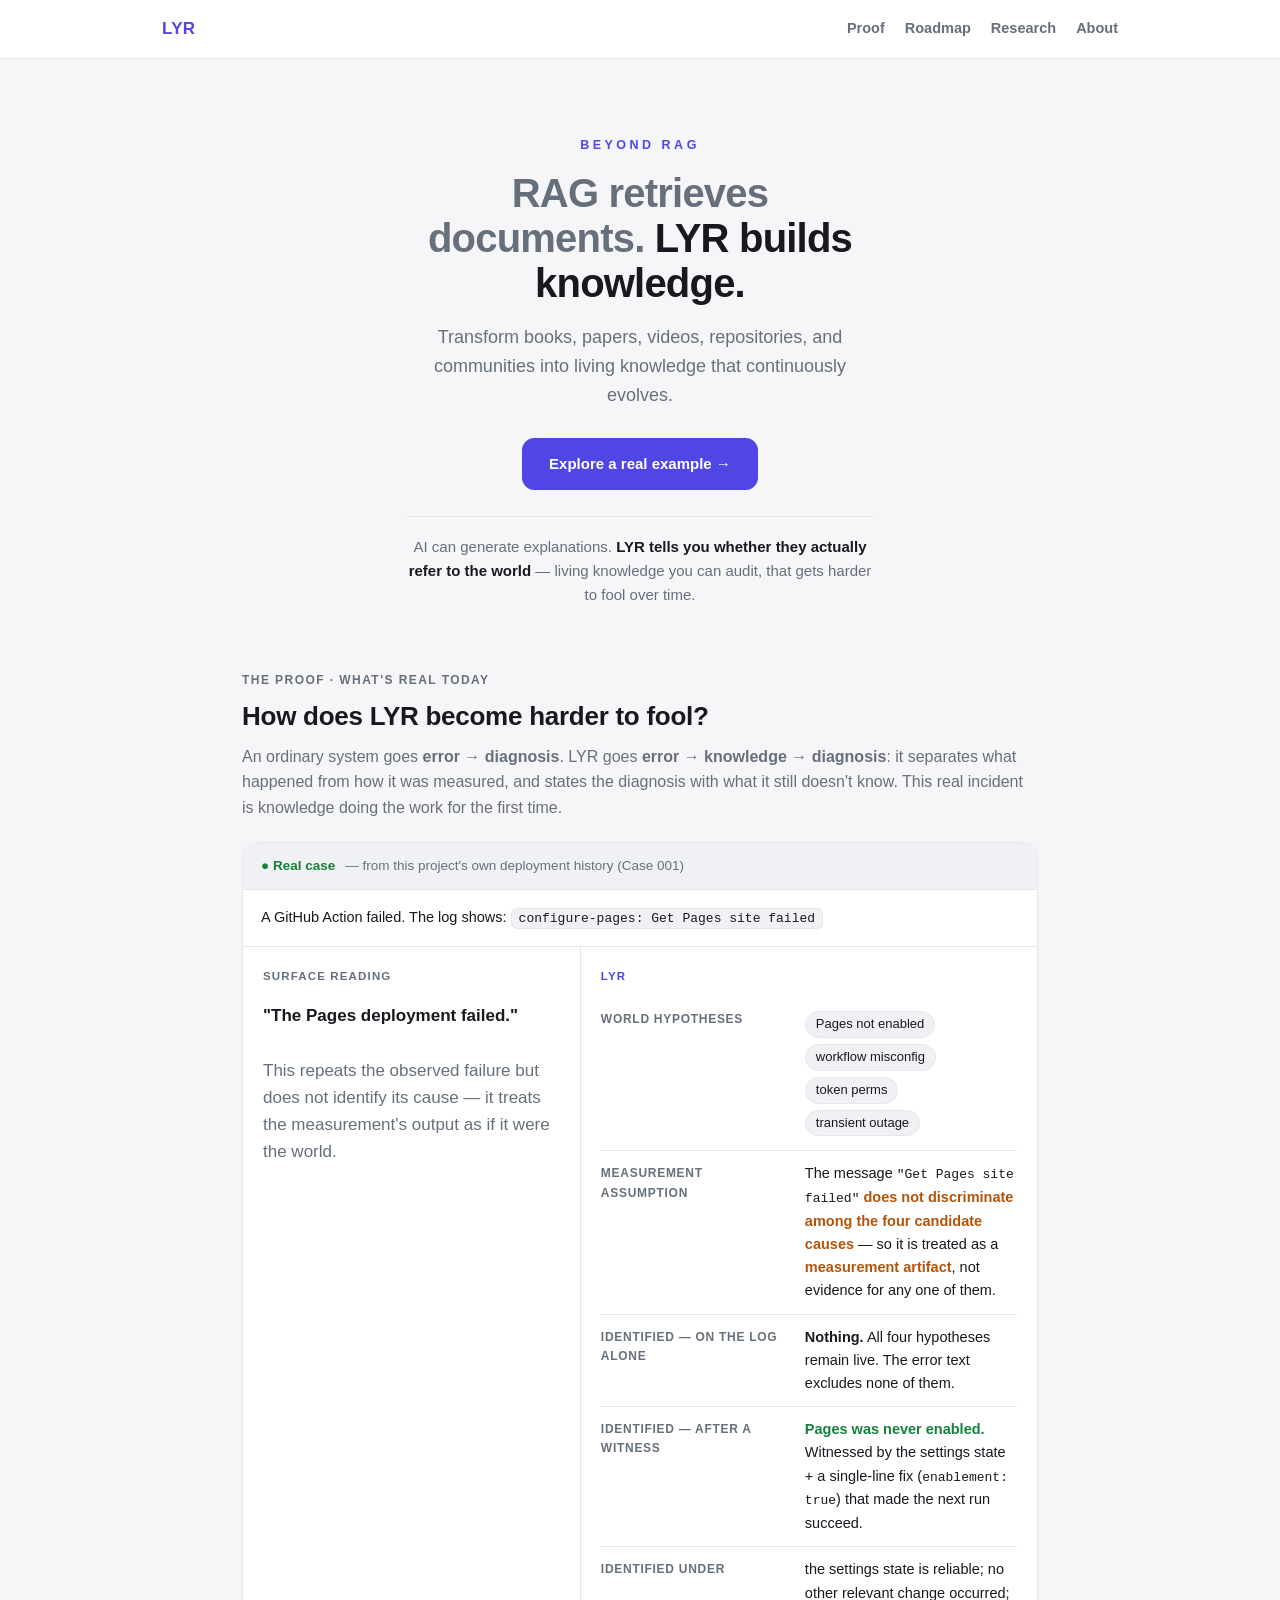
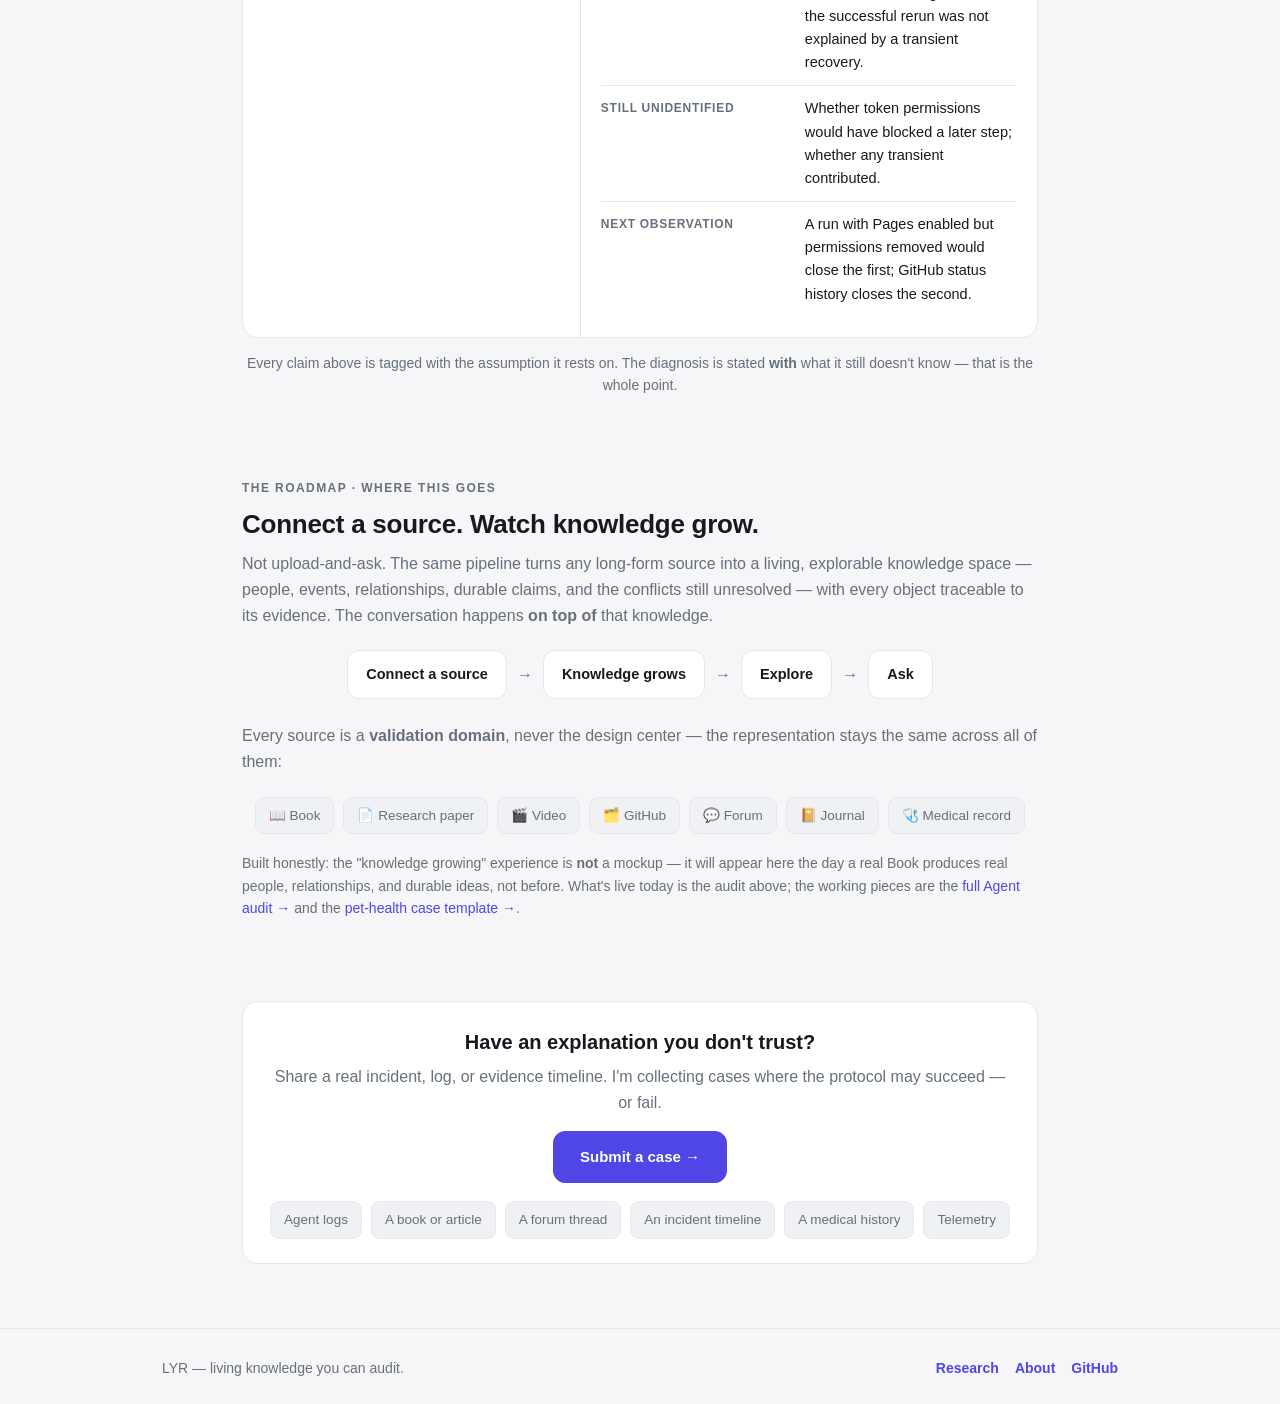
==== commit 8158ae11: "Homepage: Hero reframe to 'Beyond RAG' vision; Demo unchanged (vision != evidence) Deliberate split " ====
--- a/site/index.html
+++ b/site/index.html
@@ -3,10 +3,10 @@
 <head>
 <meta charset="utf-8">
 <meta name="viewport" content="width=device-width, initial-scale=1">
-<title>LYR — Does the explanation refer to the world?</title>
-<meta name="description" content="AI can generate explanations. LYR tells you whether they actually refer to the world — by showing what is identified, what is only a measurement artifact, and what stays unknown.">
-<meta property="og:title" content="LYR — Does the explanation refer to the world?">
-<meta property="og:description" content="An auditable way to separate evidence, measurement artifacts, assumptions, and what remains unidentified.">
+<title>LYR — RAG retrieves documents. LYR builds knowledge.</title>
+<meta name="description" content="RAG retrieves information for the next question. LYR turns books, papers, videos, repositories, and communities into living knowledge that persists, evolves, and gets harder to fool over time.">
+<meta property="og:title" content="LYR — RAG retrieves documents. LYR builds knowledge.">
+<meta property="og:description" content="Living knowledge that continuously evolves — and that you can audit, so it gets harder to fool over time.">
 <meta property="og:type" content="website">
 <meta property="og:url" content="https://lyr-ai.github.io/lyr/">
 <meta name="twitter:card" content="summary">
@@ -18,20 +18,25 @@
 <nav class="top"><div class="wrap">
   <a class="logo" href="index.html"><b>LYR</b></a>
   <span class="sp"></span>
-  <a class="lnk on" href="#applications">Applications</a>
+  <a class="lnk" href="#proof">Proof</a>
+  <a class="lnk" href="#direction">Roadmap</a>
   <a class="lnk" href="research.html">Research</a>
   <a class="lnk" href="about.html">About</a>
 </div></nav>
 
 <header class="hero"><div class="wrap narrow">
-  <div class="kicker">LYR</div>
-  <h1><span class="d">AI can generate explanations.</span> LYR tells you whether they actually refer to the world.</h1>
-  <p class="sub">Not "what's most likely" — <b>what is currently identified</b>, what is only a measurement artifact, and what evidence would reduce the remaining uncertainty.</p>
-  <div class="scroll">A real incident, two ways ↓</div>
+  <div class="kicker">Beyond RAG</div>
+  <h1><span class="d">RAG retrieves documents.</span> LYR builds knowledge.</h1>
+  <p class="sub">Transform books, papers, videos, repositories, and communities into living knowledge that continuously evolves.</p>
+  <div class="cta"><a class="btn primary" href="#proof">Explore a real example →</a></div>
+  <p class="bridge">AI can generate explanations. <b>LYR tells you whether they actually refer to the world</b> — living knowledge you can audit, that gets harder to fool over time.</p>
 </div></header>
 
-<!-- FLAGSHIP DEMO — a real case -->
-<section><div class="wrap narrow">
+<!-- PROOF — a real case (unchanged: this is what's real today) -->
+<section id="proof"><div class="wrap narrow">
+  <p class="eyebrow">The proof · what's real today</p>
+  <h2 class="sechead">How does LYR become harder to fool?</h2>
+  <p class="secnote">An ordinary system goes <b>error → diagnosis</b>. LYR goes <b>error → knowledge → diagnosis</b>: it separates what happened from how it was measured, and states the diagnosis with what it still doesn't know. This real incident is knowledge doing the work for the first time.</p>
   <div class="demoframe">
     <div class="bar"><span class="tag">● Real case</span> — from this project's own deployment history (Case 001)</div>
     <div class="inp">A GitHub Action failed. The log shows: <code>configure-pages: Get Pages site failed</code></div>
@@ -57,31 +62,23 @@
   <p class="muted" style="text-align:center;margin-top:14px;font-size:14px">Every claim above is tagged with the assumption it rests on. The diagnosis is stated <b>with</b> what it still doesn't know — that is the whole point.</p>
 </div></section>
 
-<!-- APPLICATIONS -->
-<section id="applications"><div class="wrap">
-  <p class="eyebrow">Applications</p>
-  <h2 class="sechead">One protocol, designed for domains where evidence is uncertain.</h2>
-  <p class="secnote">The same view everywhere — evidence, hypotheses, measurement assumptions, witnesses, identified set, next observation. When every application looks identical, the protocol is doing the work, not the domain.</p>
-  <div class="apps">
-    <a class="appcard" href="app-agent-root-cause.html" style="color:inherit">
-      <div class="ico">🖥️</div>
-      <h3>Agent Incident</h3>
-      <div class="q">Why did the deployment fail?</div>
-      <div class="foot"><span class="pill live"><span class="dot"></span>Live</span><span class="explore">Explore →</span></div>
-    </a>
-    <a class="appcard" href="app-pet-health.html" style="color:inherit">
-      <div class="ico">🐶</div>
-      <h3>Dog Health</h3>
-      <div class="q">Is this really an ACL tear?</div>
-      <div class="foot"><span class="pill ready"><span class="dot"></span>Ready</span><span class="explore off">Awaiting real cases</span></div>
-    </a>
-    <div class="appcard">
-      <div class="ico">📖</div>
-      <h3>Book</h3>
-      <div class="q">Does this claim refer to the world?</div>
-      <div class="foot"><span class="pill planned"><span class="dot"></span>Planned</span><span class="explore off">Planned</span></div>
-    </div>
+<!-- DIRECTION / ROADMAP -->
+<section id="direction"><div class="wrap narrow">
+  <p class="eyebrow">The roadmap · where this goes</p>
+  <h2 class="sechead">Connect a source. Watch knowledge grow.</h2>
+  <p class="secnote">Not upload-and-ask. The same pipeline turns any long-form source into a living, explorable knowledge space — people, events, relationships, durable claims, and the conflicts still unresolved — with every object traceable to its evidence. The conversation happens <b>on top of</b> that knowledge.</p>
+  <div class="flow">
+    <span class="step">Connect a source</span><span class="arw">→</span>
+    <span class="step">Knowledge grows</span><span class="arw">→</span>
+    <span class="step">Explore</span><span class="arw">→</span>
+    <span class="step">Ask</span>
   </div>
+  <p class="secnote" style="margin-top:24px">Every source is a <b>validation domain</b>, never the design center — the representation stays the same across all of them:</p>
+  <div class="chips">
+    <span class="chip">📖 Book</span><span class="chip">📄 Research paper</span><span class="chip">🎬 Video</span>
+    <span class="chip">🗂️ GitHub</span><span class="chip">💬 Forum</span><span class="chip">📔 Journal</span><span class="chip">🩺 Medical record</span>
+  </div>
+  <p class="muted" style="margin-top:18px;font-size:14px">Built honestly: the "knowledge growing" experience is <b>not</b> a mockup — it will appear here the day a real Book produces real people, relationships, and durable ideas, not before. What's live today is the audit above; the working pieces are the <a href="app-agent-root-cause.html">full Agent audit →</a> and the <a href="app-pet-health.html">pet-health case template →</a>.</p>
 </div></section>
 
 <!-- CTA -->
@@ -98,7 +95,7 @@
 </div></section>
 
 <footer><div class="wrap">
-  <span>LYR — auditable identification.</span>
+  <span>LYR — living knowledge you can audit.</span>
   <span class="sp"></span>
   <a href="research.html">Research</a>
   <a href="about.html">About</a>
--- a/site/product.css
+++ b/site/product.css
@@ -122,3 +122,13 @@
 @media (max-width:560px){
   table.w{display:block;overflow-x:auto;white-space:nowrap}
 }
+
+/* hero cta + bridge (vision → evidence) */
+.hero .cta{display:flex;gap:12px;justify-content:center;flex-wrap:wrap;margin-top:28px}
+.hero .bridge{margin:26px auto 0;max-width:56ch;color:var(--muted);font-size:15px;border-top:1px solid var(--line);padding-top:18px}
+.hero .bridge b{color:var(--ink)}
+
+/* horizontal step flow (roadmap) */
+.flow{display:flex;align-items:center;justify-content:center;gap:10px;flex-wrap:wrap;margin:22px 0}
+.flow .step{background:var(--panel);border:1px solid var(--line);border-radius:12px;padding:12px 18px;font-weight:700;font-size:14.5px}
+.flow .arw{color:var(--muted);font-weight:700}
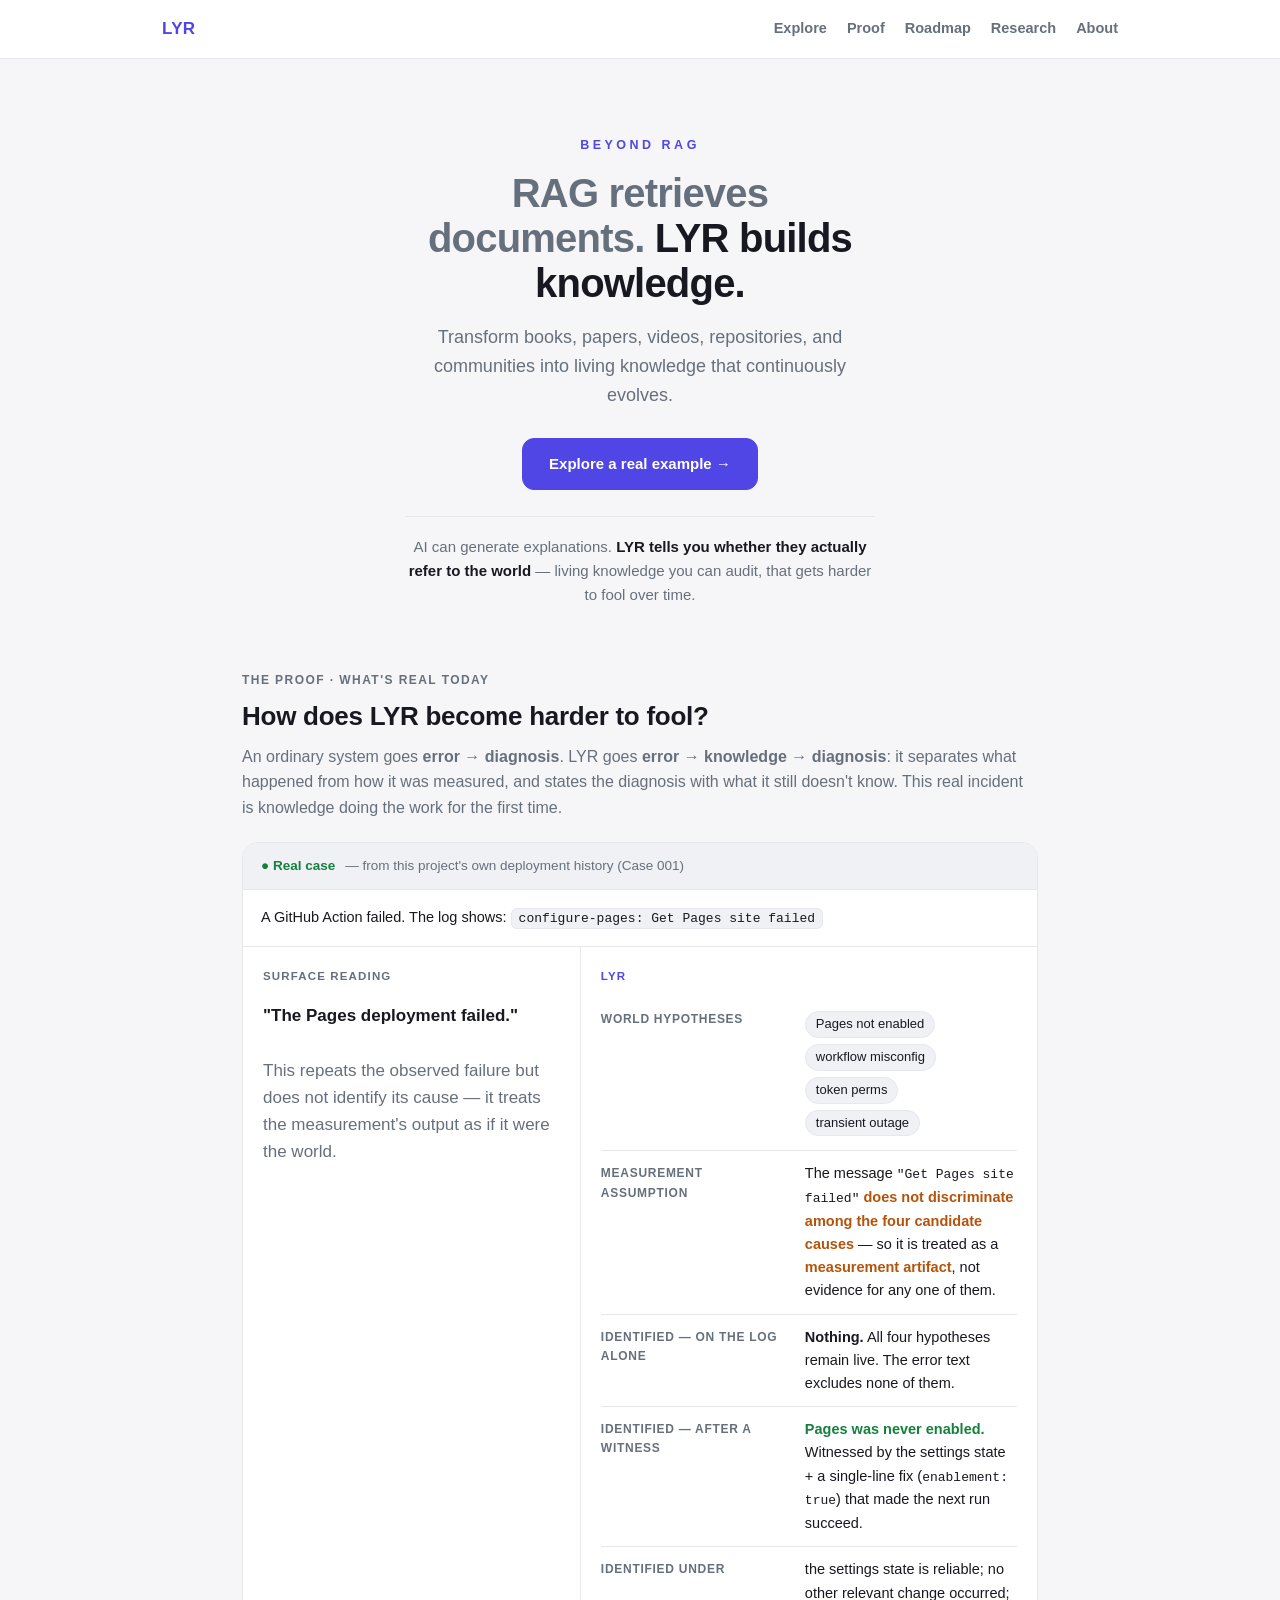
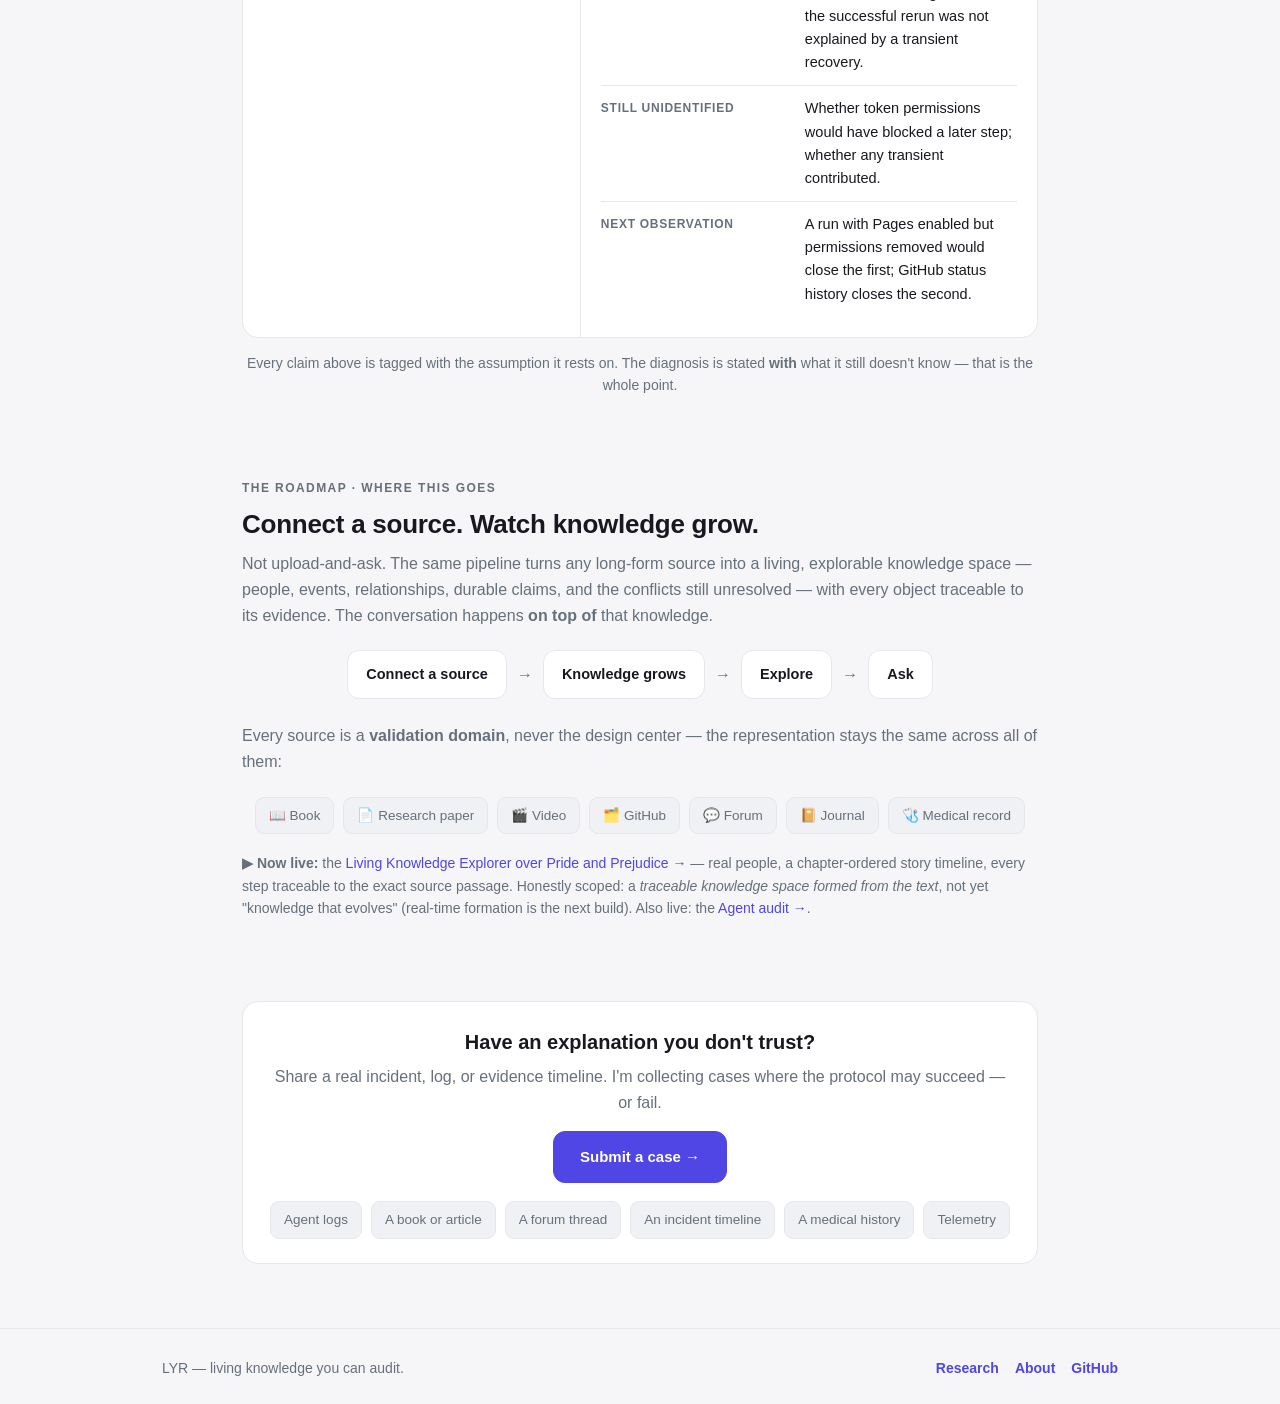
==== commit d0361ba8: "Explorer v0.1 vertical slice: static Living Knowledge Explorer (People -> Story Timeline -> Evidence" ====
--- a/site/index.html
+++ b/site/index.html
@@ -18,6 +18,7 @@
 <nav class="top"><div class="wrap">
   <a class="logo" href="index.html"><b>LYR</b></a>
   <span class="sp"></span>
+  <a class="lnk" href="living.html">Explore</a>
   <a class="lnk" href="#proof">Proof</a>
   <a class="lnk" href="#direction">Roadmap</a>
   <a class="lnk" href="research.html">Research</a>
@@ -78,7 +79,7 @@
     <span class="chip">📖 Book</span><span class="chip">📄 Research paper</span><span class="chip">🎬 Video</span>
     <span class="chip">🗂️ GitHub</span><span class="chip">💬 Forum</span><span class="chip">📔 Journal</span><span class="chip">🩺 Medical record</span>
   </div>
-  <p class="muted" style="margin-top:18px;font-size:14px">Built honestly: the "knowledge growing" experience is <b>not</b> a mockup — it will appear here the day a real Book produces real people, relationships, and durable ideas, not before. What's live today is the audit above; the working pieces are the <a href="app-agent-root-cause.html">full Agent audit →</a> and the <a href="app-pet-health.html">pet-health case template →</a>.</p>
+  <p class="muted" style="margin-top:18px;font-size:14px"><b>▶ Now live:</b> the <a href="living.html">Living Knowledge Explorer over Pride and Prejudice →</a> — real people, a chapter-ordered story timeline, every step traceable to the exact source passage. Honestly scoped: a <i>traceable knowledge space formed from the text</i>, not yet "knowledge that evolves" (real-time formation is the next build). Also live: the <a href="app-agent-root-cause.html">Agent audit →</a>.</p>
 </div></section>
 
 <!-- CTA -->
